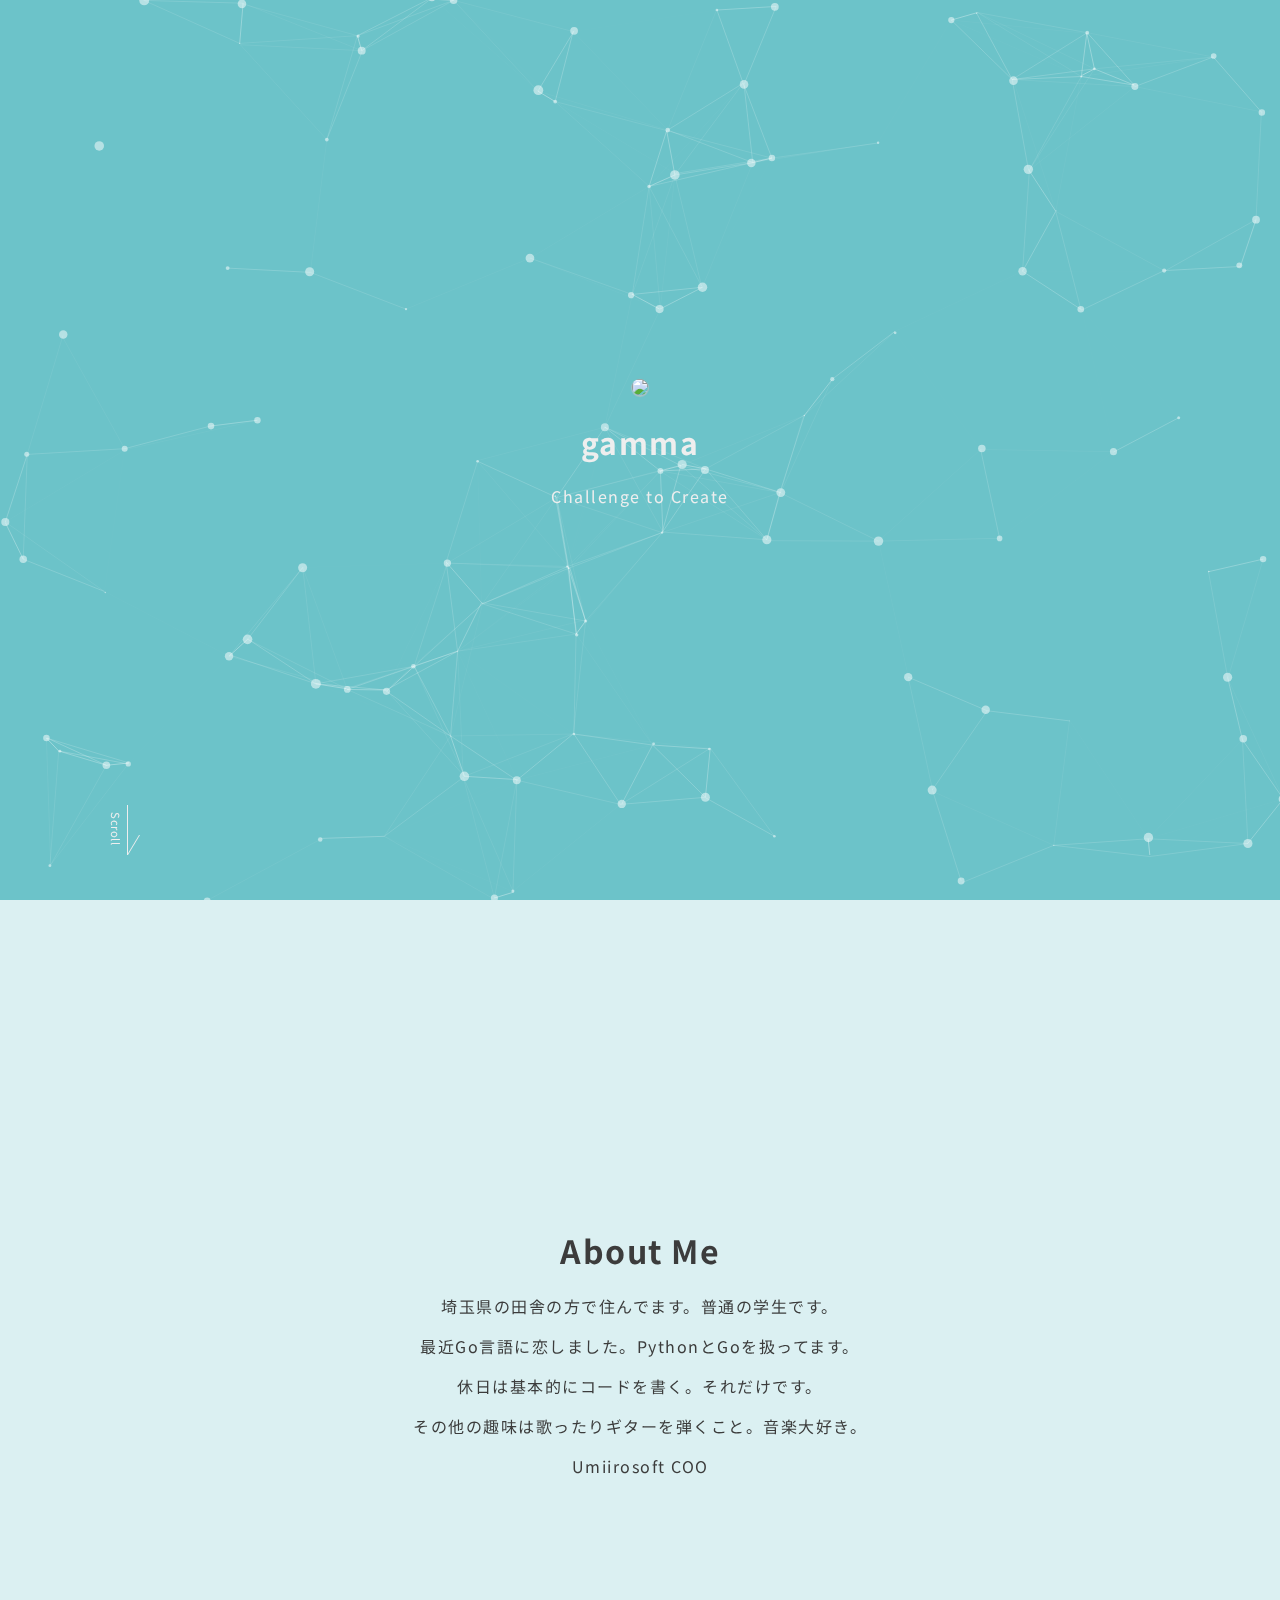
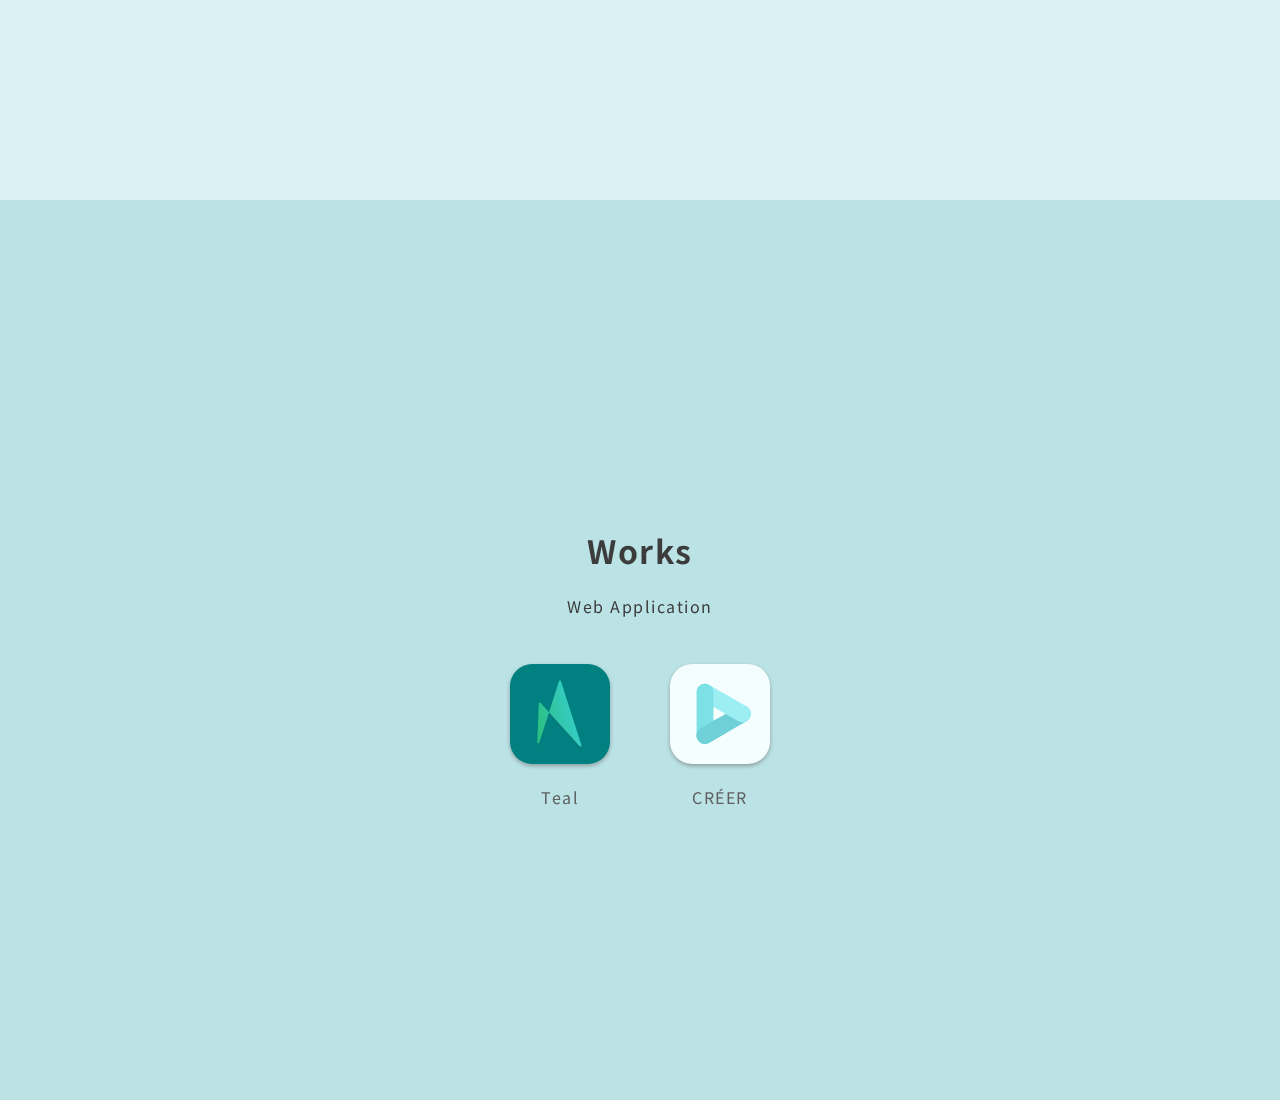
==== index.html @ d9911ad5 "add & push" ====
<!DOCTYPE html>
<html lang="ja">

<head>
    <meta charset="UTF-8">
    <meta http-equiv="X-UA-Compatible" content="IE=edge">
    <meta name="viewport" content="width=device-width, initial-scale=1.0">
    <title>gamma's Portfolio</title>
    <link href="style.css" rel="stylesheet">
    <link rel="preconnect" href="https://fonts.googleapis.com">
    <link rel="preconnect" href="https://fonts.gstatic.com" crossorigin>
    <link href="https://fonts.googleapis.com/css2?family=Inter:wght@500&family=Noto+Sans+JP:wght@200&display=swap"
        rel="stylesheet">
    <style>
        body {
            background: #6cc3c9;
        }
    </style>
</head>

<body>
    <div class="area">
        <div class="main">
            <div class="item">
                <img class="imgs" src="https://avatars.githubusercontent.com/u/88177671?v=4" width="150px">
                <h1 class="gamma">gamma</h1>
                <div class="detail">
                    <p>Challenge to Create</p>
                </div>
            </div>
            <div class="scrolldown4"><span>Scroll</span></div>
        </div>
        <div id="particles-js"></div>
    </div>

    <div class="area">
        <div class="about">
            <div class="item">
                <h1>About Me</h1>
                <p><span>埼玉県の田舎の方で住んでます。</span><span>普通の学生です。</span></p>
                <p><span>最近Go言語に恋しました。</span><span>PythonとGoを扱ってます。</span></p>
                <p><span>休日は基本的にコードを書く。</span><span>それだけです。</span></p>
                <p><span>その他の趣味は</span><span>歌ったりギターを弾くこと。</span><span>音楽大好き。</span></p>
                <p>Umiirosoft COO</p>
            </div>
        </div>
        <div id="particles-js"></div>
    </div>

    <div class="area">
        <div class="work">
            <div class="item">
                <h1>Works</h1>
                <p>Web Application</p>
                <div class="work-apps">
                    <div class="app-item">
                        <a href="/works/teal.html">
                            <img class="appicon" width="100%" src="images/teal.svg">
                            <p>Teal</p>
                        </a>
                    </div>
                    <div class="app-item">
                        <a href="/works/creer.html">
                            <img class="appicon" width="100%" src="images/creer.svg">
                            <p>CRÉER</p>
                        </a>
                    </div>
                </div>
            </div>
        </div>
        <div id="particles-js"></div>
    </div>

    <script type="text/javascript" src="particles.min.js"></script>
    <script type="text/javascript" src="app.js"></script>
</body>

</html>
---- style.css ----
body,
html {
    margin: 0%;
    padding: 0%;
    width: 100vw;
    height: 100vh;
    font-family: 'Inter', sans-serif;
    font-family: 'Noto Sans JP', sans-serif;
    scroll-snap-type: y;
}

#particles-js {
    margin: 0%;
    padding: 0%;
    width: 100vw;
    height: 100vh;
    position: relative;
    z-index: 0;
}

.main {
    width: 100vw;
    height: 100vh;
    position: absolute;
    z-index: 1;
    display: flex;
    flex-direction: column;
    justify-content: center;
    align-items: center;
}

.about {
    width: 100vw;
    height: 100vh;
    position: absolute;
    z-index: 2;
    background: #ffffffc0;
    display: flex;
    flex-direction: column;
    justify-content: center;
    align-items: center;
}

.work {
    width: 100vw;
    height: 100vh;
    position: absolute;
    z-index: 2;
    background: #ffffff89;
    display: flex;
    flex-direction: column;
    justify-content: center;
    align-items: center;
}

.work-apps {
    display: flex;
    flex-wrap: wrap;
    justify-content: center;
}

.app-item {
    width: 100px;
    height: 100px;
    margin: 30px;
}

.appicon {
    filter: drop-shadow(0px 2px 2px #70707099);
    transition: 1s;
}

.appicon:hover {
    transition: 1s;
    filter: drop-shadow(0px 8px 8px #43434399);
}

.item {
    letter-spacing: 1.5px;
    text-align: center;
    /* background: rgba(255, 255, 255, 0.477); */
    color: rgb(60, 60, 60);
    /* box-shadow: rgba(149, 149, 149, 0.311) 0px 3px 4px 2px; */
    padding: 40px;
    padding-left: 50px;
    padding-right: 50px;
    margin: 15px;
    border-radius: 30px;
}

.gamma {
    text-align: center;
    font-size: 30px;
    color: #eeeeee;
}

span {
    display: inline-block;
}

.detail {
    text-align: center;
    color: #eeeeee;
}

.imgs {
    border-radius: 100%;
    box-shadow: rgba(195, 195, 195, 0.635) 0px 1px 1px 1px;
}


.scrolldown4 {
    position: absolute;
    bottom: 5%;
    left: 10%;
    animation: arrowmove 2s ease-in-out infinite;
}


/*Scrollテキストの描写*/
.scrolldown4 span {
    position: absolute;
    left: -20px;
    bottom: 10px;
    color: #eeeeee;
    font-size: 0.7rem;
    letter-spacing: 0.05em;
    -ms-writing-mode: tb-rl;
    -webkit-writing-mode: vertical-rl;
    writing-mode: vertical-rl;
}

/* 矢印の描写 */
.scrolldown4:before {
    content: "";
    position: absolute;
    bottom: 0;
    right: -6px;
    width: 1px;
    height: 20px;
    background: #eeeeee;
    transform: skewX(-31deg);
}

.scrolldown4:after {
    content: "";
    position: absolute;
    bottom: 0;
    right: 0;
    width: 1px;
    height: 50px;
    background: #eeeeee;
}

@keyframes arrowmove {
    0% {
        bottom: 5%;
    }

    50% {
        bottom: 8%;
    }

    100% {
        bottom: 5%;
    }
}





/* 矢印2 */
.scrolldown5 {
    position: absolute;
    bottom: 5%;
    left: 10%;
    animation: arrowmove 2s ease-in-out infinite;
}

/*Scrollテキストの描写*/
.scrolldown5 span {
    position: absolute;
    left: -20px;
    bottom: 10px;
    color: #383838;
    font-size: 0.7rem;
    letter-spacing: 0.05em;
    -ms-writing-mode: tb-rl;
    -webkit-writing-mode: vertical-rl;
    writing-mode: vertical-rl;
}

/* 矢印の描写2 */
.scrolldown5:before {
    content: "";
    position: absolute;
    bottom: 0;
    right: -6px;
    width: 1px;
    height: 20px;
    background: #383838;
    transform: skewX(-31deg);
}

.scrolldown5:after {
    content: "";
    position: absolute;
    bottom: 0;
    right: 0;
    width: 1px;
    height: 50px;
    background: #383838;
}

.workstext {
    color: #fff;
}

.area {
    scroll-snap-align: start;
}

a {
    text-decoration: none;
    color: #5e5e5e;
}

.twitter {
    max-width: 100%;
}

.link {
    color: rgb(65, 96, 248);
}
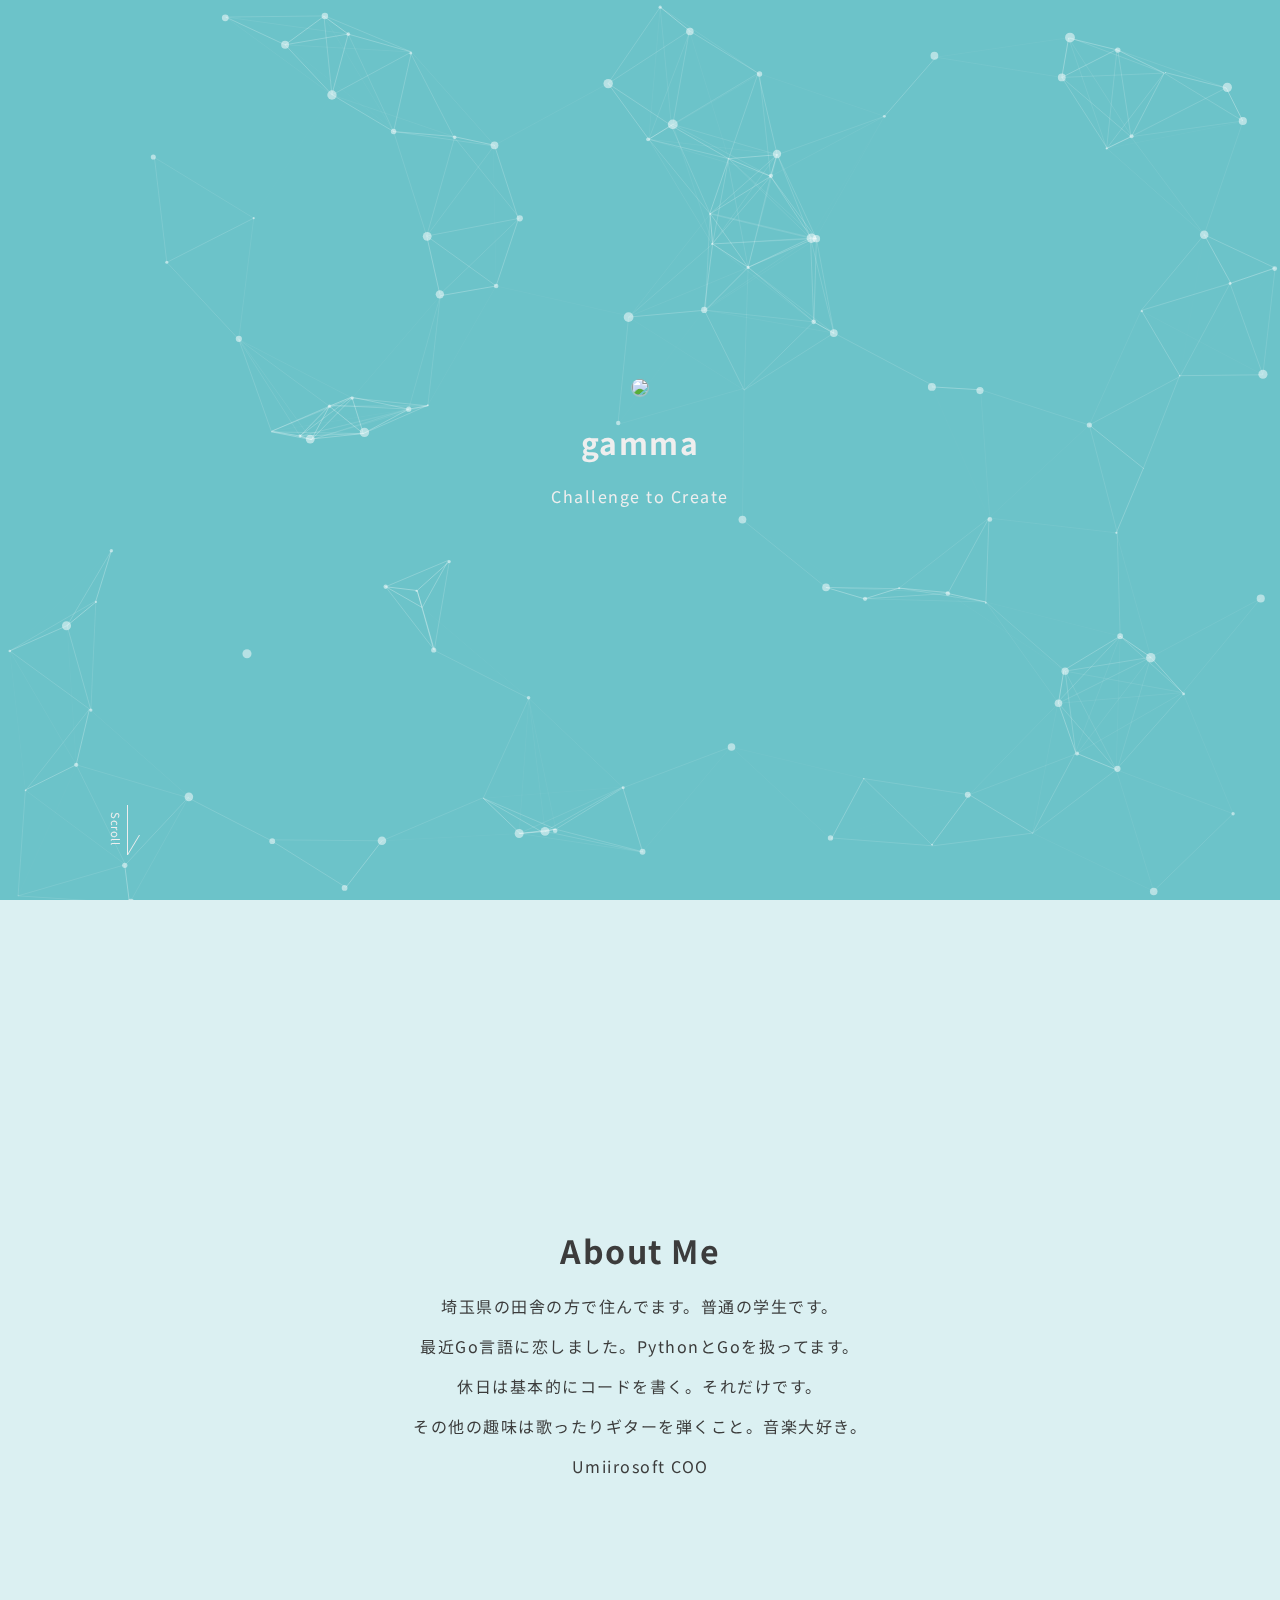
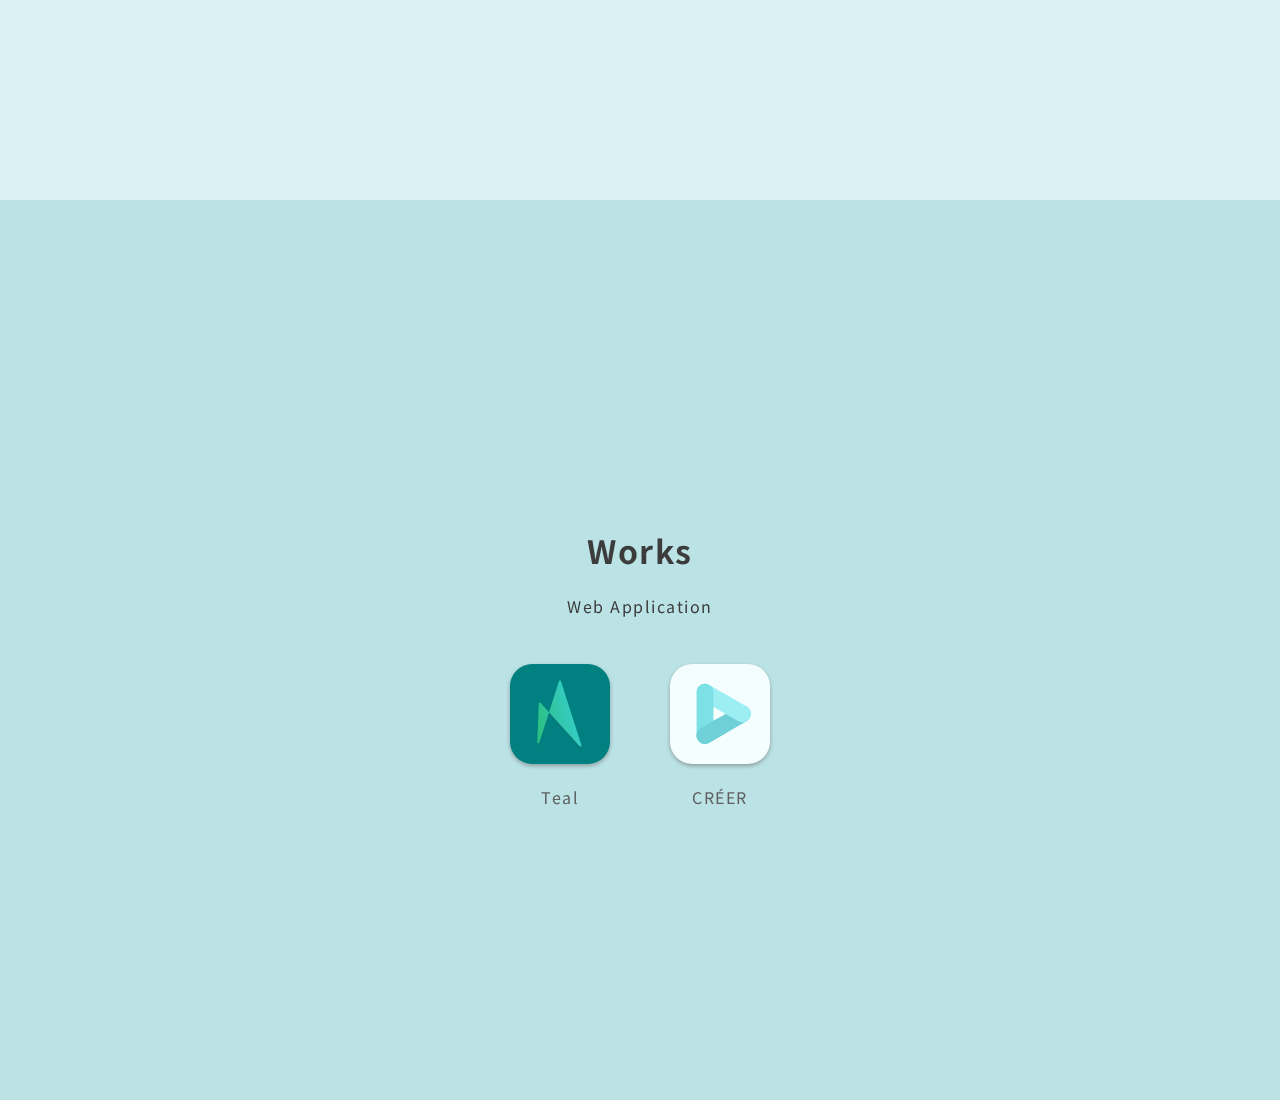
==== commit 0122c9a6: "Update index.html" ====
--- a/index.html
+++ b/index.html
@@ -19,7 +19,6 @@
 </head>
 
 <body>
-    <div class="area">
         <div class="main">
             <div class="item">
                 <img class="imgs" src="https://avatars.githubusercontent.com/u/88177671?v=4" width="150px">
@@ -31,9 +30,7 @@
             <div class="scrolldown4"><span>Scroll</span></div>
         </div>
         <div id="particles-js"></div>
-    </div>
 
-    <div class="area">
         <div class="about">
             <div class="item">
                 <h1>About Me</h1>
@@ -45,9 +42,7 @@
             </div>
         </div>
         <div id="particles-js"></div>
-    </div>
-
-    <div class="area">
+    
         <div class="work">
             <div class="item">
                 <h1>Works</h1>
@@ -69,10 +64,10 @@
             </div>
         </div>
         <div id="particles-js"></div>
-    </div>
+  
 
     <script type="text/javascript" src="particles.min.js"></script>
     <script type="text/javascript" src="app.js"></script>
 </body>
 
-</html>+</html>
